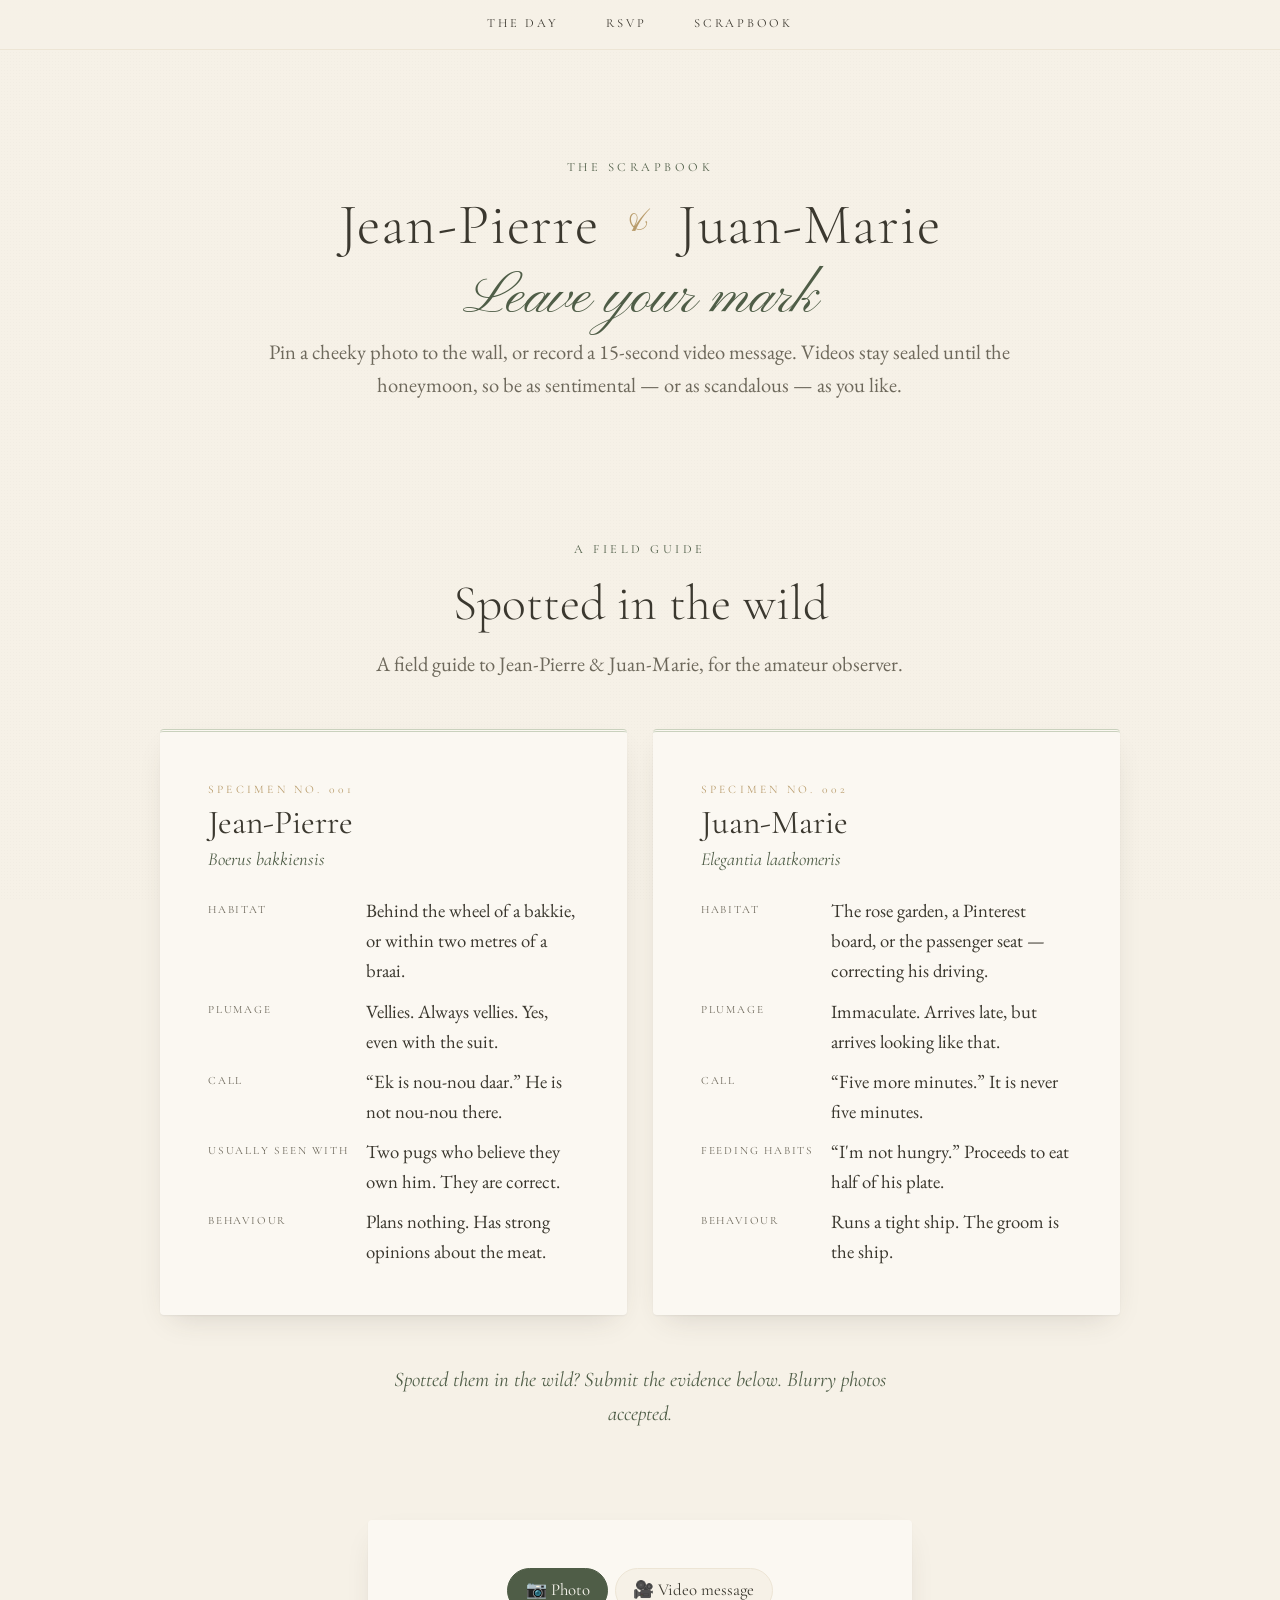
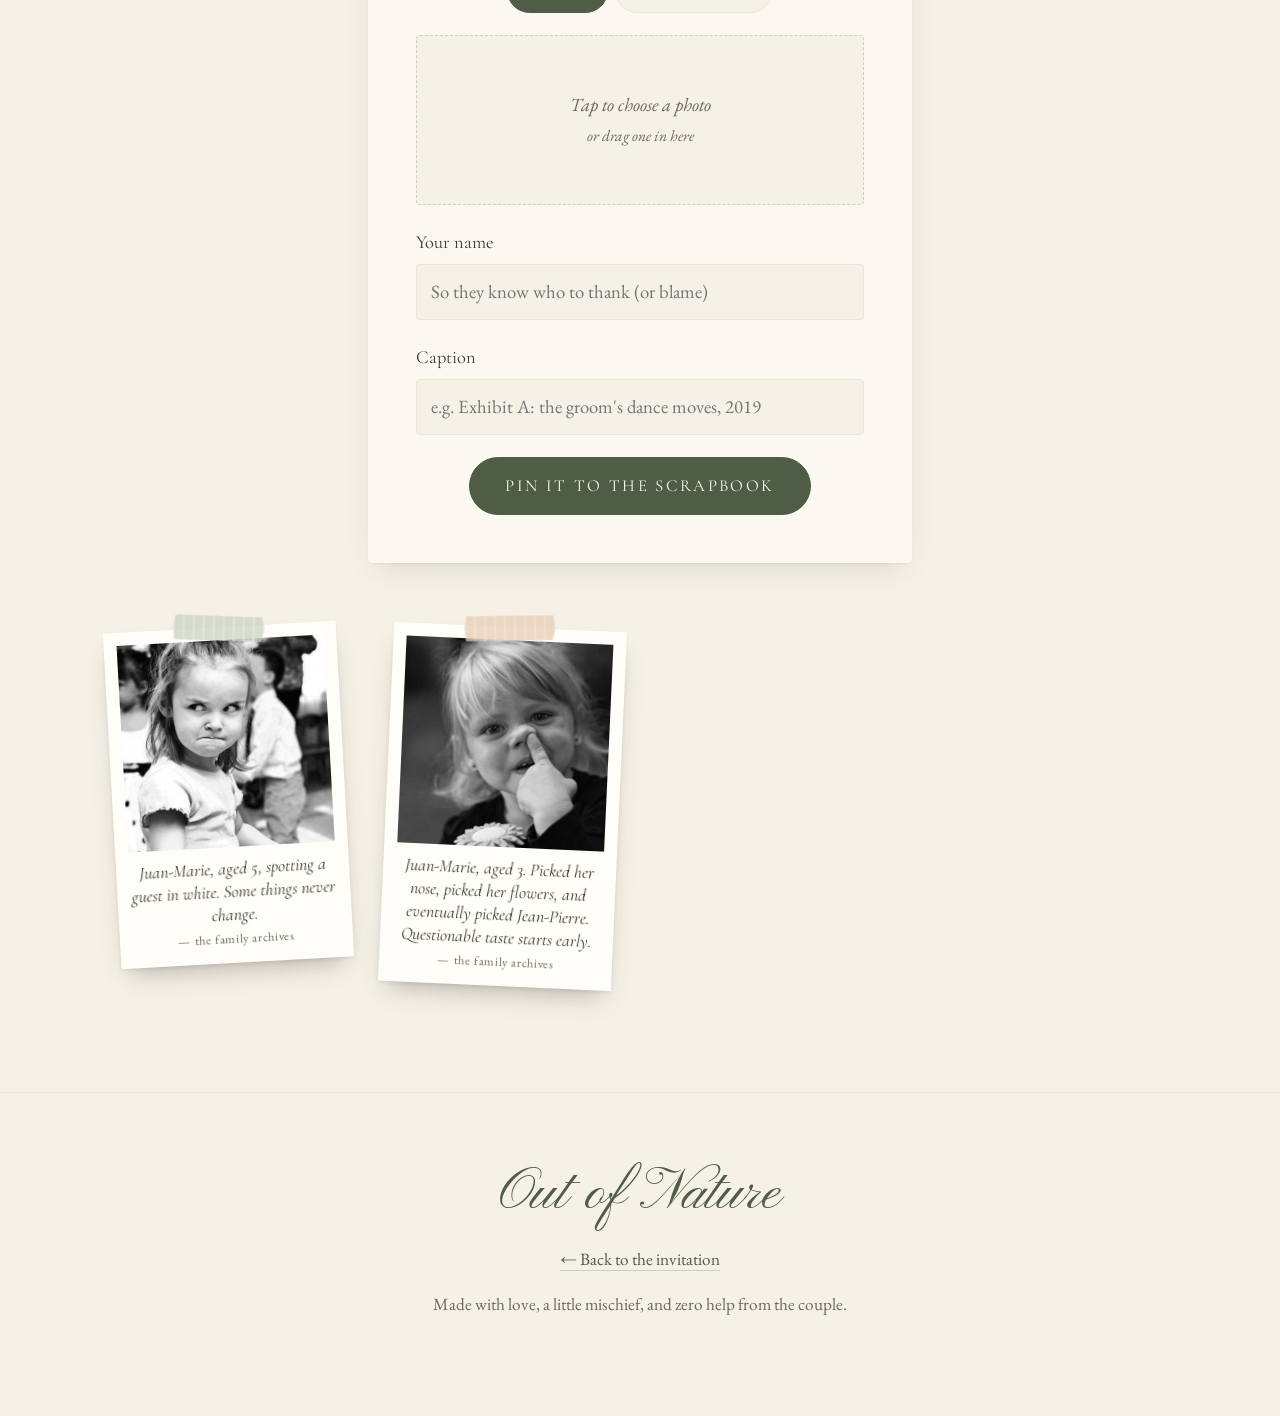
==== scrapbook.html @ 1bfc28cb "Dedicated scrapbook page with 'Spotted in the wild' field guide - scrapbook.html: field guide, uploa" ====
<!doctype html>
<html lang="en">
<head>
  <meta charset="utf-8">
  <meta name="viewport" content="width=device-width, initial-scale=1">
  <meta name="robots" content="noindex, nofollow">
  <title>The Scrapbook · Jean-Pierre &amp; Juan-Marie</title>
  <meta name="description" content="Pin a cheeky photo or leave a 15-second video message for Jean-Pierre &amp; Juan-Marie.">
  <meta property="og:title" content="The Scrapbook · Jean-Pierre &amp; Juan-Marie">
  <meta property="og:description" content="Spotted them in the wild? Submit the evidence.">
  <meta name="theme-color" content="#f6f1e7">
  <link rel="icon" href="data:image/svg+xml,<svg xmlns='http://www.w3.org/2000/svg' viewBox='0 0 100 100'><text y='.9em' font-size='90'>📷</text></svg>">
  <link rel="preconnect" href="https://fonts.googleapis.com">
  <link rel="preconnect" href="https://fonts.gstatic.com" crossorigin>
  <link href="https://fonts.googleapis.com/css2?family=Cormorant+Garamond:ital,wght@0,300;0,400;0,500;1,300;1,400&family=EB+Garamond:ital,wght@0,400;0,500;1,400&family=Pinyon+Script&display=swap" rel="stylesheet">
  <link rel="stylesheet" href="css/style.css">
</head>
<body>
  <canvas id="confetti" aria-hidden="true"></canvas>

  <div class="screen screen--scroll screen--active">
    <nav class="topnav" aria-label="Sections">
      <a href="index.html#details">The Day</a>
      <a href="index.html#rsvp">RSVP</a>
      <a href="#pin">Scrapbook</a>
    </nav>

    <header class="hero">
      <p class="eyebrow fade" style="--d:.1s">The scrapbook</p>
      <h1 class="names names--small fade" style="--d:.3s"><span data-name="0"></span> <span class="amp">&amp;</span> <span data-name="1"></span></h1>
      <p class="script fade" style="--d:.6s">Leave your mark</p>
      <p class="lede fade" style="--d:.9s">Pin a cheeky photo to the wall, or record a 15-second video message. Videos stay sealed until the honeymoon, so be as sentimental — or as scandalous — as you like.</p>
    </header>

    <!-- SPOTTED IN THE WILD -->
    <section class="block" id="spotted">
      <div class="block__head reveal">
        <p class="eyebrow">A field guide</p>
        <h2 class="h2" data-fill="fieldGuide.title"></h2>
        <p class="lede" data-fill="fieldGuide.intro"></p>
      </div>
      <div class="field-guide" id="fieldGuide"></div>
      <p class="field-guide__outro reveal" data-fill="fieldGuide.outro"></p>
    </section>

    <!-- UPLOAD + WALL -->
    <section class="block block--wall" id="pin">
      <form id="uploadForm" class="form card upload reveal" novalidate>
        <div class="tabs" role="tablist">
          <button type="button" role="tab" class="tab tab--on" data-kind="photo" aria-selected="true">📷 Photo</button>
          <button type="button" role="tab" class="tab" data-kind="video" aria-selected="false">🎥 Video message</button>
        </div>

        <label class="drop" id="drop">
          <input type="file" id="fileInput" accept="image/*">
          <span class="drop__text" id="dropText">Tap to choose a photo<br><small>or drag one in here</small></span>
          <span class="drop__preview" id="dropPreview"></span>
        </label>

        <label class="field">
          <span>Your name</span>
          <input name="guestName" required maxlength="80" placeholder="So they know who to thank (or blame)">
        </label>
        <label class="field">
          <span>Caption</span>
          <input name="caption" maxlength="200" placeholder="e.g. Exhibit A: the groom's dance moves, 2019">
        </label>

        <div class="progress" id="uploadProgress" hidden><span></span></div>
        <p class="form__error" id="uploadError" role="alert"></p>
        <p class="form__ok" id="uploadOk" aria-live="polite"></p>
        <button class="btn btn--primary" type="submit" id="uploadSubmit">Pin it to the scrapbook</button>
      </form>

      <p class="sealed" id="sealedCount"></p>
      <div class="wall" id="wall" aria-live="polite"></div>
      <p class="muted small center" id="wallEmpty">The wall is empty. Somebody has to go first — might as well be you.</p>
      <p class="muted small center live-note">New photos appear here by themselves — no need to refresh.</p>
    </section>

    <footer class="footer">
      <p class="script" data-fill="venueNickname"></p>
      <p class="small"><a class="link" href="index.html#details">← Back to the invitation</a></p>
      <p class="small muted">Made with love, a little mischief, and zero help from the couple.</p>
    </footer>
  </div>

  <div class="lightbox" id="lightbox" hidden>
    <button class="lightbox__close" aria-label="Close">×</button>
    <figure><img alt=""><figcaption></figcaption></figure>
  </div>

  <script src="js/config.js"></script>
  <script src="js/confetti.js"></script>
  <script src="js/backend.js"></script>
  <script src="js/common.js"></script>
  <script src="js/scrapbook.js"></script>
</body>
</html>
---- css/style.css ----
/* =====================================================================
   Out of Nature — warm, earthy, refined.
   Colours live at the top so they're easy to tweak.
   ===================================================================== */
:root {
  --cream: #f6f1e7;
  --paper: #fbf8f2;
  --linen: #ede5d5;
  --sage: #8a9a7b;
  --sage-soft: #c9d1bd;
  --sage-deep: #4f5d47;
  --clay: #b8754f;
  --gold: #b89b6a;
  --ink: #3b382f;
  --ink-soft: #6d685b;
  --shadow: 0 1px 2px rgba(59, 56, 47, .06), 0 12px 30px -12px rgba(59, 56, 47, .18);

  --display: "Cormorant Garamond", "Times New Roman", serif;
  --body: "EB Garamond", Georgia, serif;
  --script: "Pinyon Script", "Cormorant Garamond", cursive;

  --ease: cubic-bezier(.22, .61, .36, 1);
  --radius: 4px;
}

*, *::before, *::after { box-sizing: border-box; }
html { scroll-behavior: smooth; -webkit-text-size-adjust: 100%; }
body {
  margin: 0;
  background: var(--cream);
  color: var(--ink);
  font-family: var(--body);
  font-size: clamp(17px, 1.05rem + .15vw, 19px);
  line-height: 1.6;
  -webkit-font-smoothing: antialiased;
  overflow-x: hidden;
}
/* a whisper of paper grain */
body::before {
  content: ""; position: fixed; inset: 0; pointer-events: none; z-index: 0; opacity: .35;
  background-image: radial-gradient(rgba(79, 93, 71, .05) 1px, transparent 1px);
  background-size: 3px 3px;
}
img { max-width: 100%; display: block; }
button, input, select, textarea { font: inherit; color: inherit; }
[hidden] { display: none !important; }

/* ---------- type ---------- */
.eyebrow {
  font-family: var(--display); text-transform: uppercase; letter-spacing: .28em;
  font-size: .78rem; color: var(--sage-deep); margin: 0 0 1rem;
}
.h2 { font-family: var(--display); font-weight: 300; font-size: clamp(2rem, 1.4rem + 2.6vw, 3.1rem); line-height: 1.12; margin: 0 0 1rem; }
.h3 { font-family: var(--display); font-weight: 500; font-size: 1.5rem; margin: 2rem 0 .6rem; }
.lede { font-size: 1.1em; color: var(--ink-soft); max-width: 36em; margin: 0 auto; }
.script { font-family: var(--script); font-size: clamp(2.4rem, 1.8rem + 2.5vw, 3.6rem); color: var(--sage-deep); margin: .2rem 0; line-height: 1.2; }
.small { font-size: .92em; }
.muted { color: var(--ink-soft); }
.center { text-align: center; }
.big { font-family: var(--display); font-size: 2.6rem; font-weight: 300; margin: .2rem 0; letter-spacing: .04em; }
.names {
  font-family: var(--display); font-weight: 300; font-size: clamp(2.8rem, 2rem + 4vw, 4.8rem);
  line-height: 1; margin: 1.2rem 0 .6rem; letter-spacing: .02em;
}
.names .amp { font-family: var(--script); color: var(--gold); font-size: .8em; padding: 0 .15em; }
.names--small { font-size: clamp(2.2rem, 1.6rem + 3vw, 3.6rem); display: flex; flex-wrap: wrap; justify-content: center; column-gap: .25em; }
@media (max-width: 640px) { .names--small { flex-direction: column; align-items: center; row-gap: .05em; } .names--small .amp { line-height: .9; } }
/* opening screen: classic invitation stack — name, surname in small caps, ampersand, name… */
.names--stack { display: flex; flex-direction: column; align-items: center; gap: .15em; font-size: clamp(2.3rem, 1.6rem + 2.6vw, 3.5rem); margin: .9rem 0 .5rem; }
.names--stack .amp { padding: 0; line-height: .9; }
.who { display: flex; flex-direction: column; align-items: center; }
.who small {
  font-family: var(--display); font-size: .74rem; letter-spacing: .38em; text-transform: uppercase;
  color: var(--ink-soft); margin-top: .35rem; padding-left: .38em; font-weight: 400;
}
.date { font-family: var(--display); letter-spacing: .35em; font-size: 1.15rem; margin: .3rem 0 1.5rem; }
.link { color: var(--sage-deep); text-decoration: none; border-bottom: 1px solid var(--sage-soft); }
.link:hover { border-color: var(--sage-deep); }

/* ---------- buttons ---------- */
.btn {
  border: 1px solid var(--sage-deep); background: transparent; color: var(--sage-deep);
  padding: .85em 2.1em; border-radius: 999px; cursor: pointer;
  font-family: var(--display); font-size: 1.05rem; letter-spacing: .14em; text-transform: uppercase;
  transition: background .4s var(--ease), color .4s var(--ease), transform .4s var(--ease), box-shadow .4s var(--ease);
}
.btn--primary { background: var(--sage-deep); color: var(--paper); }
.btn--primary:hover { background: #3f4b39; transform: translateY(-1px); box-shadow: var(--shadow); }
.btn--ghost:hover { background: var(--linen); }
.btn:disabled { opacity: .55; cursor: progress; }
.btn:focus-visible, .link-btn:focus-visible, .tab:focus-visible { outline: 2px solid var(--gold); outline-offset: 3px; }
.link-btn {
  background: none; border: 0; cursor: pointer; color: var(--ink-soft);
  font-style: italic; margin-top: 1.2rem; border-bottom: 1px solid transparent; padding: 0;
}
.link-btn:hover { color: var(--sage-deep); border-color: var(--sage-soft); }

/* ---------- screens & transitions ---------- */
.screen {
  position: relative; z-index: 1; display: none; min-height: 100vh; min-height: 100svh;
  padding: 2rem 16px; align-items: center; justify-content: center;
}
.screen--active { display: flex; animation: screenIn 1s var(--ease) both; }
.screen--scroll.screen--active { display: block; padding: 0; }
.screen--leaving { display: flex; animation: screenOut .7s var(--ease) both; }
@keyframes screenIn { from { opacity: 0; transform: translateY(14px); } to { opacity: 1; transform: none; } }
@keyframes screenOut { to { opacity: 0; transform: translateY(-14px); } }

.fade { opacity: 0; animation: fadeUp 1.4s var(--ease) forwards; animation-delay: var(--d, 0s); }
@keyframes fadeUp { from { opacity: 0; transform: translateY(12px); } to { opacity: 1; transform: none; } }

.reveal { opacity: 0; transform: translateY(28px); transition: opacity 1.1s var(--ease), transform 1.1s var(--ease); }
.reveal.is-in { opacity: 1; transform: none; }

/* ---------- one · arrival ---------- */
#arrival { padding-top: 1.2rem; padding-bottom: 1.2rem; }
.arrival { text-align: center; max-width: 34rem; display: flex; flex-direction: column; align-items: center; }
.arch {
  margin: .5rem 0 0; width: min(60vw, 240px, 21vh); width: min(60vw, 240px, 21svh); aspect-ratio: 3 / 4;
  border-radius: 999px 999px 6px 6px; overflow: hidden; position: relative;
  box-shadow: var(--shadow); background: var(--linen);
  outline: 1px solid var(--sage-soft); outline-offset: 8px;
}
.arch img { width: 100%; height: 100%; object-fit: cover; }
.arrival__line { font-style: italic; color: var(--ink-soft); margin: 0; }

/* ---------- cards ---------- */
.card {
  background: var(--paper); border-radius: var(--radius); box-shadow: var(--shadow);
  padding: clamp(1.6rem, 4vw, 3rem); position: relative;
}
.card--narrow { max-width: 36rem; width: 100%; text-align: center; }

/* ---------- two · gate ---------- */
.gate__arena {
  position: relative; height: 210px; margin-top: 1.5rem;
  display: flex; align-items: center; justify-content: center; gap: 1.2rem; flex-wrap: wrap;
}
#yesBtn { transition: transform .5s var(--ease), background .4s; z-index: 2; }
#noBtn { transition: left .35s var(--ease), top .35s var(--ease), transform .35s var(--ease); z-index: 1; white-space: nowrap; }
#noBtn.is-loose { position: absolute; }
.gate__whisper { min-height: 1.6em; font-style: italic; color: var(--clay); margin: .5rem 0 0; }

/* ---------- three · quiz ---------- */
.quiz { width: 100%; max-width: 36rem; text-align: center; }
.quiz__progress { height: 2px; background: var(--linen); margin: 0 auto 2rem; max-width: 14rem; border-radius: 2px; overflow: hidden; }
.quiz__progress span { display: block; height: 100%; width: 0; background: var(--sage); transition: width .8s var(--ease); }
.quiz__stage { position: relative; }
.qcard { animation: cardIn .8s var(--ease) both; }
.qcard.is-out { animation: cardOut .5s var(--ease) both; }
@keyframes cardIn { from { opacity: 0; transform: translateX(40px) rotate(1.5deg); } to { opacity: 1; transform: none; } }
@keyframes cardOut { to { opacity: 0; transform: translateX(-40px) rotate(-1.5deg); } }
.qcard__num { font-family: var(--display); color: var(--gold); letter-spacing: .2em; font-size: .9rem; text-transform: uppercase; }
.qcard h3 { font-family: var(--display); font-weight: 400; font-size: clamp(1.6rem, 1.3rem + 1.4vw, 2.1rem); line-height: 1.2; margin: .4rem 0 1.6rem; }
.options { display: grid; gap: .7rem; }
.options--pair { grid-template-columns: 1fr 1fr; }
.options--pair .option { text-align: center; }
.options--pair .option:hover:not(:disabled) { transform: translateY(-2px); }
.option {
  text-align: left; background: var(--cream); border: 1px solid var(--linen); border-radius: var(--radius);
  padding: .85rem 1.1rem; cursor: pointer; transition: border-color .3s, background .3s, transform .3s var(--ease);
}
.option:hover:not(:disabled) { border-color: var(--sage); transform: translateX(3px); }
.option.is-right { background: #e6ecdf; border-color: var(--sage); }
.option.is-wrong { background: #f4e4da; border-color: #dcb59e; text-decoration: line-through; color: var(--ink-soft); }
.option:disabled { cursor: default; }
.snap.qcard__photo img { object-position: 50% 50%; }
.snap.thanks__photo { width: min(170px, 50%); margin: 1.2rem auto 1.4rem; padding: .55rem .55rem .7rem; cursor: default; --tilt: 3deg; }
.snap.thanks__photo img { object-position: 50% 45%; }
.thanks__photo figcaption { font-size: .95rem; margin-top: .45rem; }
.thanks__photo:hover { transform: rotate(var(--tilt)); }
.snap.qcard__photo { width: min(160px, 46%); margin: 1.6rem auto 0; padding: .55rem .55rem .7rem; cursor: default; }
.qcard__photo figcaption { font-size: .95rem; margin-top: .45rem; }
.qcard__photo:hover { transform: rotate(var(--tilt)); }
.qcard__reply { min-height: 3.2em; margin: 1.2rem 0 0; font-style: italic; color: var(--sage-deep); }
.qcard__reply.is-tease { color: var(--clay); }
.shake { animation: shake .45s; }
@keyframes shake { 20%, 60% { transform: translateX(-6px) rotate(-.6deg); } 40%, 80% { transform: translateX(6px) rotate(.6deg); } }
.verdict .script { font-size: 3.4rem; }

/* ---------- main (four–six) ---------- */
.topnav {
  position: sticky; top: 0; z-index: 20; display: flex; justify-content: center; gap: clamp(1rem, 5vw, 3rem);
  padding: .9rem 16px; background: rgba(246, 241, 231, .88); backdrop-filter: blur(8px);
  -webkit-backdrop-filter: blur(8px); border-bottom: 1px solid var(--linen);
}
.topnav a {
  font-family: var(--display); text-transform: uppercase; letter-spacing: .22em; font-size: .78rem;
  color: var(--ink); text-decoration: none;
}
.topnav a:hover { color: var(--sage-deep); }
.hero { text-align: center; padding: clamp(4rem, 12vh, 8rem) 16px 3rem; }
.countdown { display: flex; justify-content: center; gap: clamp(1rem, 5vw, 2.6rem); margin-top: 2rem; }
.countdown div { display: flex; flex-direction: column; align-items: center; }
.countdown b { font-family: var(--display); font-weight: 300; font-size: clamp(2rem, 1.6rem + 2vw, 3rem); line-height: 1; }
.countdown span { font-family: var(--display); text-transform: uppercase; letter-spacing: .2em; font-size: .7rem; color: var(--ink-soft); margin-top: .4rem; }

.block { padding: clamp(4rem, 10vh, 7rem) 16px; max-width: 70rem; margin: 0 auto; }
.block--tinted { max-width: none; background: linear-gradient(var(--linen), var(--cream)); }
.block--tinted > * { max-width: 44rem; margin-left: auto; margin-right: auto; }
.block__head { text-align: center; margin-bottom: 3rem; }

.grid3 { display: grid; gap: 1.4rem; grid-template-columns: repeat(auto-fit, minmax(240px, 1fr)); }
.tile { background: var(--paper); padding: 2.2rem 1.6rem; text-align: center; border-radius: var(--radius); box-shadow: var(--shadow); }
.tile:nth-child(2) { transition-delay: .12s; }
.tile:nth-child(3) { transition-delay: .24s; }
.tile h3 { font-family: var(--display); font-weight: 400; text-transform: uppercase; letter-spacing: .3em; font-size: .9rem; color: var(--sage-deep); margin: .6rem 0 1rem; }
.tile p { margin: .3rem 0; }
.tile__icon { color: var(--gold); font-size: 1.6rem; }
.tile__venue { font-family: var(--display); font-size: 1.35rem; }
.list { text-align: left; padding-left: 1.1rem; margin: .8rem 0 0; }
.list li { margin-bottom: .4rem; }

.venue { display: grid; gap: 2.5rem; grid-template-columns: 1fr; margin-top: 4rem; align-items: start; }
@media (min-width: 860px) { .venue { grid-template-columns: 1.1fr 1fr; } }
.venue__map iframe { width: 100%; aspect-ratio: 4 / 3; border: 0; border-radius: var(--radius); box-shadow: var(--shadow); filter: sepia(.25) saturate(.8); }
.cal { margin-top: 1rem !important; color: var(--ink-soft); }
.gallery { display: grid; grid-template-columns: repeat(3, 1fr); gap: clamp(.5rem, 2vw, 1rem); max-width: 820px; margin: 4rem auto 0; animation: fadeUp 1.2s var(--ease) both; }
.gallery .gallery__wide { grid-column: 1 / -1; aspect-ratio: 16 / 8; cursor: zoom-in; }
.gallery__caption { text-align: center; font-family: var(--display); font-style: italic; color: var(--ink-soft); margin: 2.4rem 0 0; font-size: 1.1rem; }
.gallery__caption:empty { display: none; }
.gallery figure { margin: 0; overflow: hidden; border-radius: var(--radius); box-shadow: var(--shadow); cursor: zoom-in; aspect-ratio: 4 / 5; }
.gallery figure:nth-child(3) { transform: translateY(1rem); }
.gallery img { width: 100%; height: 100%; object-fit: cover; filter: saturate(.9) sepia(.08); transition: transform 1.2s var(--ease); }
.gallery figure:hover img { transform: scale(1.04); }
.extras { display: grid; gap: 1.4rem; margin-top: 5rem; align-items: start; }
@media (min-width: 860px) { .extras { grid-template-columns: 1.15fr 1fr; } }
.extras__side { display: grid; gap: 1.4rem; }
.extras .h3 { margin-top: 0; }
.extras__side .card:nth-child(2) { transition-delay: .12s; }
.contact { list-style: none; padding: 0; margin: .4rem 0 0; display: grid; gap: .35rem; font-size: .95em; }
.contact li { display: grid; grid-template-columns: 5rem 1fr; gap: .5rem; align-items: baseline; }
.contact span { font-family: var(--display); text-transform: uppercase; letter-spacing: .1em; font-size: .7rem; color: var(--ink-soft); }
.contact a { justify-self: start; }
@media (max-width: 400px) { .contact a { font-size: .94em; } }
.timeline { list-style: none; padding: 0; margin: 1.4rem 0 1.2rem; position: relative; }
.timeline::before { content: ""; position: absolute; left: 4.1rem; top: .6rem; bottom: .6rem; width: 1px; background: var(--sage-soft); }
.timeline li { display: grid; grid-template-columns: 3.4rem 1fr; gap: 1.4rem; padding: .55rem 0; position: relative; }
.timeline li::before { content: ""; position: absolute; left: calc(4.1rem - 4px); top: 1.05rem; width: 9px; height: 9px; border-radius: 50%; background: var(--paper); border: 1px solid var(--gold); }
.timeline time { font-family: var(--display); font-size: 1.25rem; color: var(--sage-deep); text-align: right; line-height: 1.5; }
.timeline strong { display: block; font-weight: 500; }
.timeline span { display: block; color: var(--ink-soft); font-style: italic; font-size: .92em; }
.timeline span:empty { display: none; }
.steps { padding-left: 1.3rem; }
.steps li { margin-bottom: .6rem; }
.steps li::marker { color: var(--gold); font-family: var(--display); }

/* ---------- forms ---------- */
.form { display: grid; gap: 1.4rem; }
.field { display: grid; gap: .45rem; border: 0; padding: 0; margin: 0; min-width: 0; }
.field > span, .field legend { font-family: var(--display); font-size: 1.15rem; padding: 0; }
.field small { color: var(--ink-soft); font-family: var(--body); font-size: .85rem; }
.field--inline { margin-top: 1rem; }
.field--inline > span { font-size: 1rem; }
input:not([type=radio]):not([type=checkbox]):not([type=file]), select, textarea {
  width: 100%; background: var(--cream); border: 1px solid var(--linen); border-radius: var(--radius);
  padding: .75rem .9rem; transition: border-color .3s, box-shadow .3s;
}
input:focus, select:focus, textarea:focus { outline: none; border-color: var(--sage); box-shadow: 0 0 0 3px rgba(138, 154, 123, .2); }
textarea { resize: vertical; }
.choice-row { display: grid; gap: .7rem; grid-template-columns: repeat(auto-fit, minmax(190px, 1fr)); margin-top: .5rem; }
.choice { position: relative; cursor: pointer; }
.choice input { position: absolute; opacity: 0; }
.choice span {
  display: block; text-align: center; padding: 1rem; border: 1px solid var(--linen); border-radius: var(--radius);
  background: var(--cream); transition: all .3s var(--ease);
}
.choice em { display: block; font-size: .8em; color: var(--ink-soft); }
.choice input:checked + span { border-color: var(--sage-deep); background: #e6ecdf; box-shadow: inset 0 0 0 1px var(--sage-deep); }
.choice input:focus-visible + span { outline: 2px solid var(--gold); outline-offset: 2px; }
.checks { display: grid; gap: .55rem; margin-top: .5rem; }
.check { display: flex; gap: .7rem; align-items: flex-start; cursor: pointer; }
.check input { accent-color: var(--sage-deep); width: 1.1rem; height: 1.1rem; margin-top: .3rem; flex: none; }
.form__error { color: #a24c2c; margin: 0; min-height: 0; font-style: italic; }
.form__error:empty, .form__ok:empty { display: none; }
.form__ok { color: var(--sage-deep); margin: 0; font-style: italic; }
.form .btn { justify-self: center; }
.hp { position: absolute; left: -9999px; width: 1px; height: 1px; opacity: 0; }
.thanks { text-align: center; }
.demo-note { font-size: .8rem; color: var(--clay); margin-top: .8rem; font-style: italic; }

/* ---------- six · scrapbook ---------- */
.upload { max-width: 34rem; margin: 0 auto; }
.tabs { display: flex; gap: .4rem; justify-content: center; }
.tab {
  border: 1px solid var(--linen); background: var(--cream); padding: .5rem 1.1rem; border-radius: 999px; cursor: pointer;
  font-family: var(--display); font-size: 1.05rem; transition: all .3s;
}
.tab--on { background: var(--sage-deep); color: var(--paper); border-color: var(--sage-deep); }
.drop {
  display: grid; place-items: center; min-height: 170px; border: 1.5px dashed var(--sage-soft);
  border-radius: var(--radius); background: var(--cream); cursor: pointer; text-align: center; padding: 1rem;
  position: relative; overflow: hidden; transition: border-color .3s, background .3s;
}
.drop:hover, .drop.is-over { border-color: var(--sage); background: #eef0e6; }
.drop input { position: absolute; inset: 0; opacity: 0; cursor: pointer; }
.drop__text { color: var(--ink-soft); font-style: italic; }
.drop__preview:empty { display: none; }
.drop__preview img, .drop__preview video { max-height: 220px; border-radius: 3px; margin: 0 auto; }
.drop.has-file .drop__text { display: none; }
.progress { height: 4px; background: var(--linen); border-radius: 4px; overflow: hidden; }
.progress span { display: block; height: 100%; width: 0; background: var(--sage); transition: width .3s; }

.sealed { text-align: center; font-style: italic; color: var(--ink-soft); margin: 3rem 0 0; }
.sealed:empty { display: none; }
.wall {
  margin-top: 3rem; display: grid; gap: clamp(1.4rem, 4vw, 2.6rem);
  grid-template-columns: repeat(auto-fill, minmax(clamp(130px, 30vw, 220px), 1fr)); padding: 1rem clamp(0px, 2vw, 1rem); align-items: start;
}
.snap {
  --tilt: 0deg;
  background: #fffdf8; padding: .8rem .8rem 1rem; margin: 0; position: relative; cursor: zoom-in;
  transform: rotate(var(--tilt));
  box-shadow: 0 2px 3px rgba(59, 56, 47, .08), 0 14px 24px -10px rgba(59, 56, 47, .35);
  transition: transform .5s var(--ease), box-shadow .5s var(--ease);
  animation: land .9s var(--ease) both; animation-delay: var(--delay, 0s);
}
.snap:hover { transform: rotate(0deg) scale(1.03); z-index: 2; box-shadow: 0 4px 6px rgba(59, 56, 47, .1), 0 24px 40px -14px rgba(59, 56, 47, .4); }
@keyframes land {
  from { opacity: 0; transform: translateY(-40px) rotate(calc(var(--tilt) * -3)) scale(1.08); }
  to { opacity: 1; transform: rotate(var(--tilt)); }
}
/* washi tape */
.snap::before {
  content: ""; position: absolute; top: -12px; left: 50%; width: 92px; height: 26px;
  transform: translateX(-50%) rotate(var(--tape, -4deg));
  background: linear-gradient(90deg, rgba(255,255,255,.25) 0 2px, transparent 2px 10px) ,
              rgba(201, 209, 189, .72);
  background-size: 10px 100%, auto;
  box-shadow: 0 1px 2px rgba(59, 56, 47, .12);
  clip-path: polygon(3% 0, 97% 4%, 100% 50%, 96% 100%, 2% 96%, 0 48%);
}
.snap:nth-child(3n+2)::before { background-color: rgba(230, 205, 180, .75); }
.snap:nth-child(3n)::before { background-color: rgba(214, 196, 150, .7); }
.snap img { width: 100%; aspect-ratio: 1; object-fit: cover; object-position: 50% 28%; background: var(--linen); }  /* crop from near the top: faces live there */
.snap figcaption { font-family: var(--display); font-style: italic; font-size: 1.1rem; line-height: 1.3; margin-top: .7rem; text-align: center; }
.snap figcaption small { display: block; font-family: var(--body); font-style: normal; font-size: .78rem; color: var(--ink-soft); margin-top: .25rem; letter-spacing: .05em; }
.snap--sealed { cursor: default; background: #f3ead9; }
.snap--sealed .envelope {
  aspect-ratio: 1; display: grid; place-items: center; text-align: center; color: var(--sage-deep);
  background:
    linear-gradient(to bottom right, transparent 49.5%, rgba(184, 155, 106, .25) 50%, transparent 50.5%),
    linear-gradient(to bottom left, transparent 49.5%, rgba(184, 155, 106, .25) 50%, transparent 50.5%),
    #efe3cc;
  font-family: var(--display); font-size: 1.1rem; padding: 1rem;
}
.envelope b { display: block; font-size: 2.2rem; color: var(--clay); }

/* ---------- invitation: scrapbook teaser ---------- */
.teaser { text-align: center; }
.teaser__pics { display: flex; justify-content: center; margin-bottom: 2.4rem; padding-top: 1rem; }
.teaser__pics .snap { width: min(150px, 38vw); padding: .5rem .5rem .9rem; cursor: default; animation: none; }
.teaser__pics .snap + .snap { margin-left: -1.6rem; margin-top: 1.2rem; }
.teaser__pics .snap:hover { transform: rotate(var(--tilt)); }
.teaser__btn { display: inline-block; margin-top: 2rem; text-decoration: none; }

/* ---------- scrapbook page: field guide ---------- */
.field-guide { display: grid; gap: 1.6rem; grid-template-columns: repeat(auto-fit, minmax(min(300px, 100%), 1fr)); max-width: 60rem; margin: 0 auto; }
.field-guide .card:nth-child(2) { transition-delay: .15s; }
.specimen { position: relative; border-top: 3px double var(--sage-soft); }
.specimen__no { font-family: var(--display); text-transform: uppercase; letter-spacing: .28em; font-size: .72rem; color: var(--gold); margin: 0; }
.specimen__name { font-family: var(--display); font-weight: 400; font-size: 2.1rem; margin: .4rem 0 0; line-height: 1.1; }
.specimen__latin { font-family: var(--display); font-style: italic; color: var(--sage-deep); font-size: 1.15rem; margin: .2rem 0 1.4rem; }
.specimen__facts { margin: 0; display: grid; grid-template-columns: max-content 1fr; gap: .65rem 1.1rem; }
.specimen__facts dt { font-family: var(--display); text-transform: uppercase; letter-spacing: .16em; font-size: .7rem; color: var(--ink-soft); padding-top: .3rem; }
.specimen__facts dd { margin: 0; }
@media (max-width: 420px) {
  .specimen__facts { grid-template-columns: 1fr; gap: .1rem; }
  .specimen__facts dd { margin-bottom: .6rem; }
}
.field-guide__outro { text-align: center; font-family: var(--display); font-style: italic; font-size: 1.3rem; color: var(--sage-deep); margin: 3rem auto 0; max-width: 32rem; }
.block--wall { padding-top: 0; }
.live-note { margin-top: 2.5rem; }

/* ---------- lightbox ---------- */
.lightbox {
  position: fixed; inset: 0; z-index: 50; background: rgba(40, 38, 32, .82); display: grid; place-items: center;
  padding: 16px; animation: screenIn .4s var(--ease);
}
.lightbox figure { margin: 0; background: #fffdf8; padding: 1rem 1rem 1.2rem; max-width: min(92vw, 900px); box-shadow: 0 30px 60px rgba(0,0,0,.4); }
.lightbox img { max-height: 76vh; margin: 0 auto; }
.lightbox figcaption { font-family: var(--display); font-style: italic; font-size: 1.3rem; text-align: center; margin-top: .8rem; }
.lightbox__close { position: absolute; top: 12px; right: 16px; background: none; border: 0; color: var(--paper); font-size: 2.4rem; cursor: pointer; line-height: 1; }

.footer { text-align: center; padding: 4rem 16px 5rem; border-top: 1px solid var(--linen); }

/* ---------- confetti canvas ---------- */
#confetti { position: fixed; inset: 0; width: 100%; height: 100%; pointer-events: none; z-index: 60; }

/* ---------- gentle on motion-sensitive folks ---------- */
@media (prefers-reduced-motion: reduce) {
  *, *::before, *::after { animation-duration: .01ms !important; animation-delay: 0s !important; transition-duration: .01ms !important; }
  .reveal, .fade { opacity: 1; transform: none; }
  html { scroll-behavior: auto; }
}
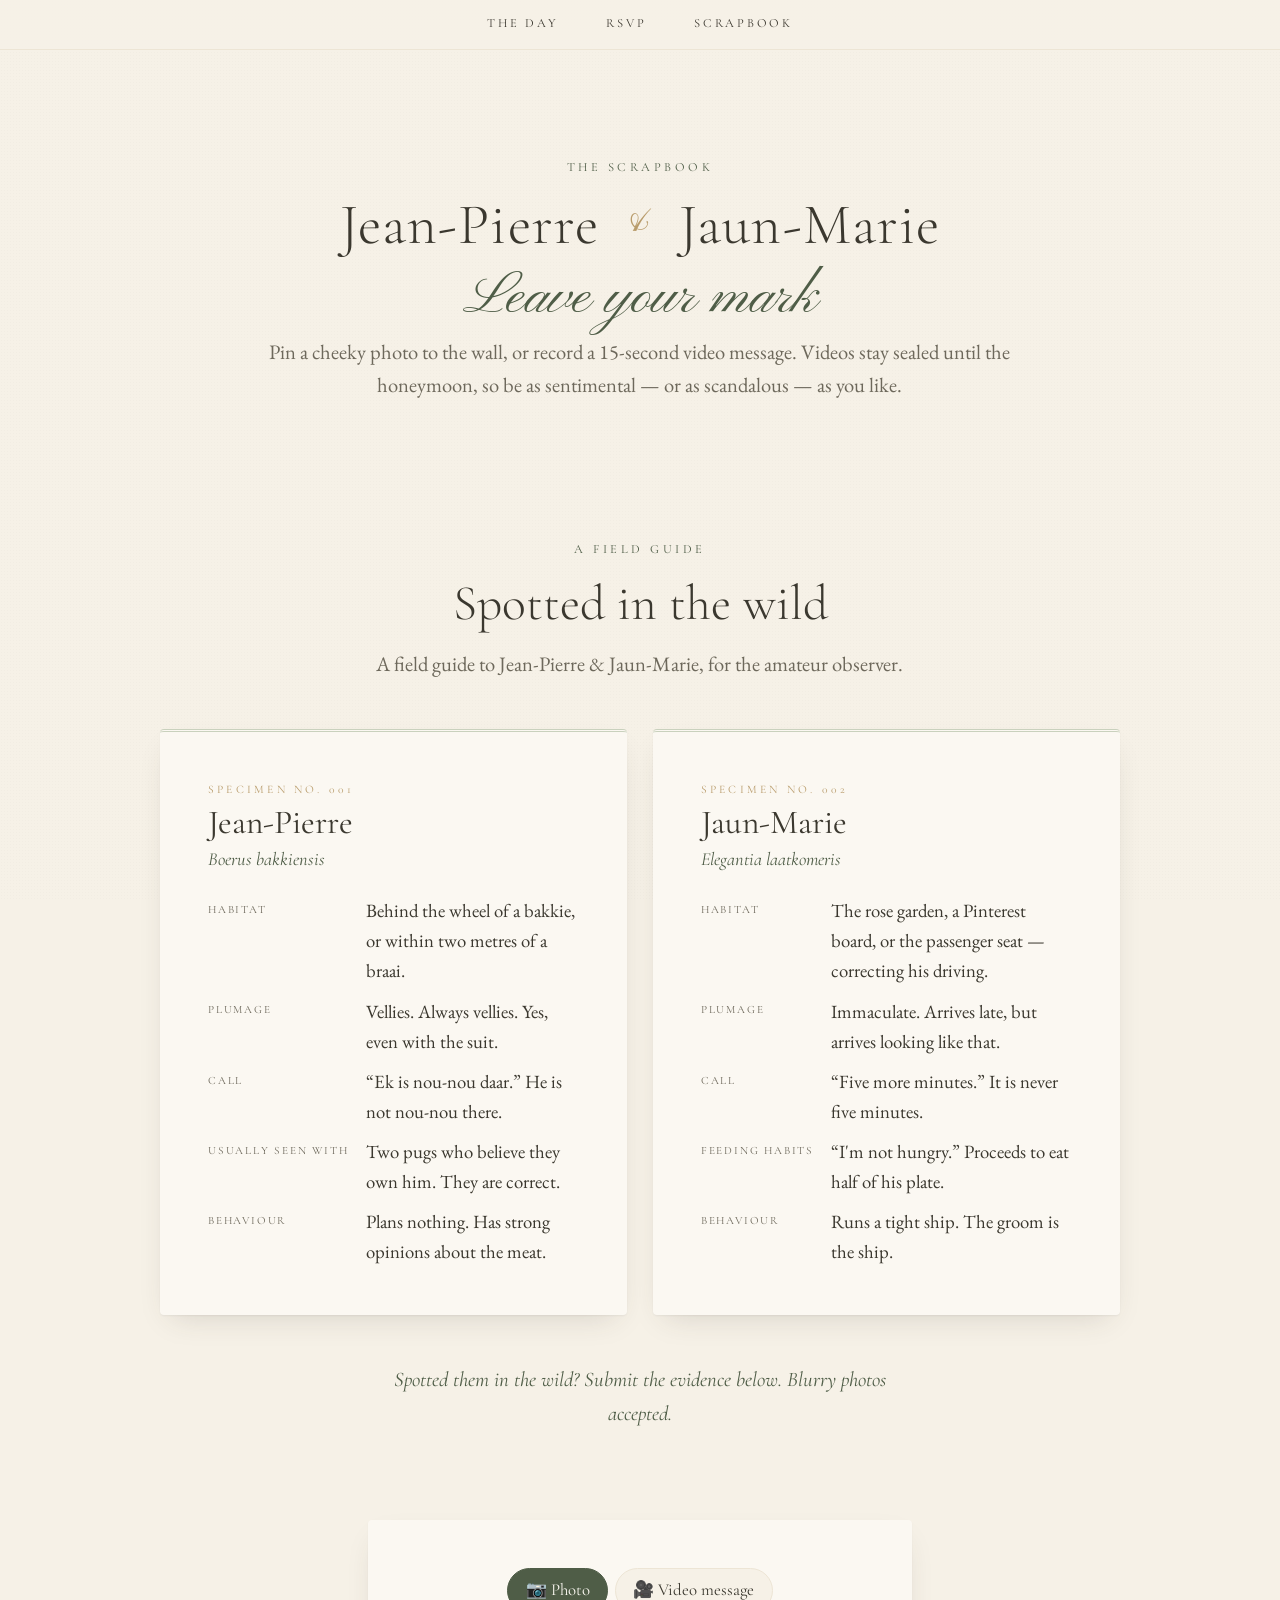
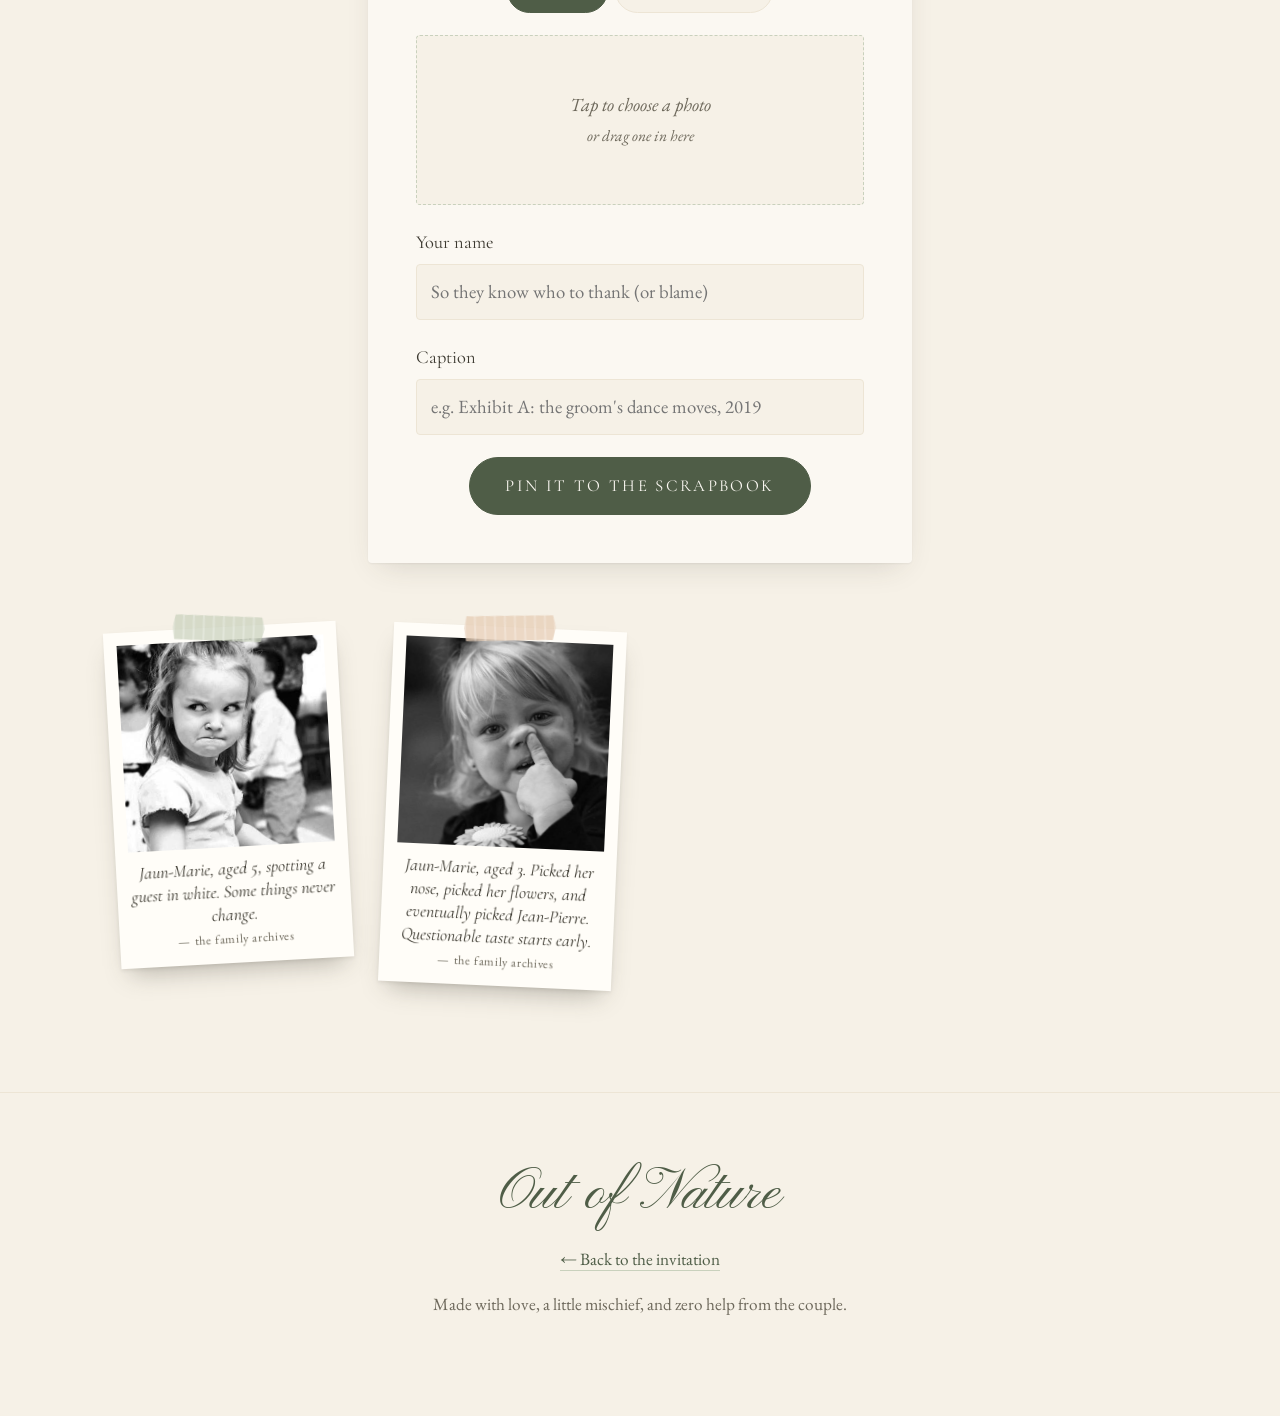
==== commit 24ce4a2a: "Spell the bride's name Jaun-Marie Co-Authored-By: Claude Opus 5.5 <noreply@anthropic.com> Claude-Ses" ====
--- a/scrapbook.html
+++ b/scrapbook.html
@@ -4,9 +4,9 @@
   <meta charset="utf-8">
   <meta name="viewport" content="width=device-width, initial-scale=1">
   <meta name="robots" content="noindex, nofollow">
-  <title>The Scrapbook · Jean-Pierre &amp; Juan-Marie</title>
-  <meta name="description" content="Pin a cheeky photo or leave a 15-second video message for Jean-Pierre &amp; Juan-Marie.">
-  <meta property="og:title" content="The Scrapbook · Jean-Pierre &amp; Juan-Marie">
+  <title>The Scrapbook · Jean-Pierre &amp; Jaun-Marie</title>
+  <meta name="description" content="Pin a cheeky photo or leave a 15-second video message for Jean-Pierre &amp; Jaun-Marie.">
+  <meta property="og:title" content="The Scrapbook · Jean-Pierre &amp; Jaun-Marie">
   <meta property="og:description" content="Spotted them in the wild? Submit the evidence.">
   <meta name="theme-color" content="#f6f1e7">
   <link rel="icon" href="data:image/svg+xml,<svg xmlns='http://www.w3.org/2000/svg' viewBox='0 0 100 100'><text y='.9em' font-size='90'>📷</text></svg>">
--- a/css/style.css
+++ b/css/style.css
@@ -224,6 +224,9 @@
 .gallery img { width: 100%; height: 100%; object-fit: cover; filter: saturate(.9) sepia(.08); transition: transform 1.2s var(--ease); }
 .gallery figure:hover img { transform: scale(1.04); }
 .extras { display: grid; gap: 1.4rem; margin-top: 5rem; align-items: start; }
+.extras--top { margin-top: 0; }
+.hero__rsvp { display: inline-block; margin-top: 2.4rem; text-decoration: none; }
+section[id], .block[id] { scroll-margin-top: 4rem; } /* so the sticky menu doesn't cover headings */
 @media (min-width: 860px) { .extras { grid-template-columns: 1.15fr 1fr; } }
 .extras__side { display: grid; gap: 1.4rem; }
 .extras .h3 { margin-top: 0; }
